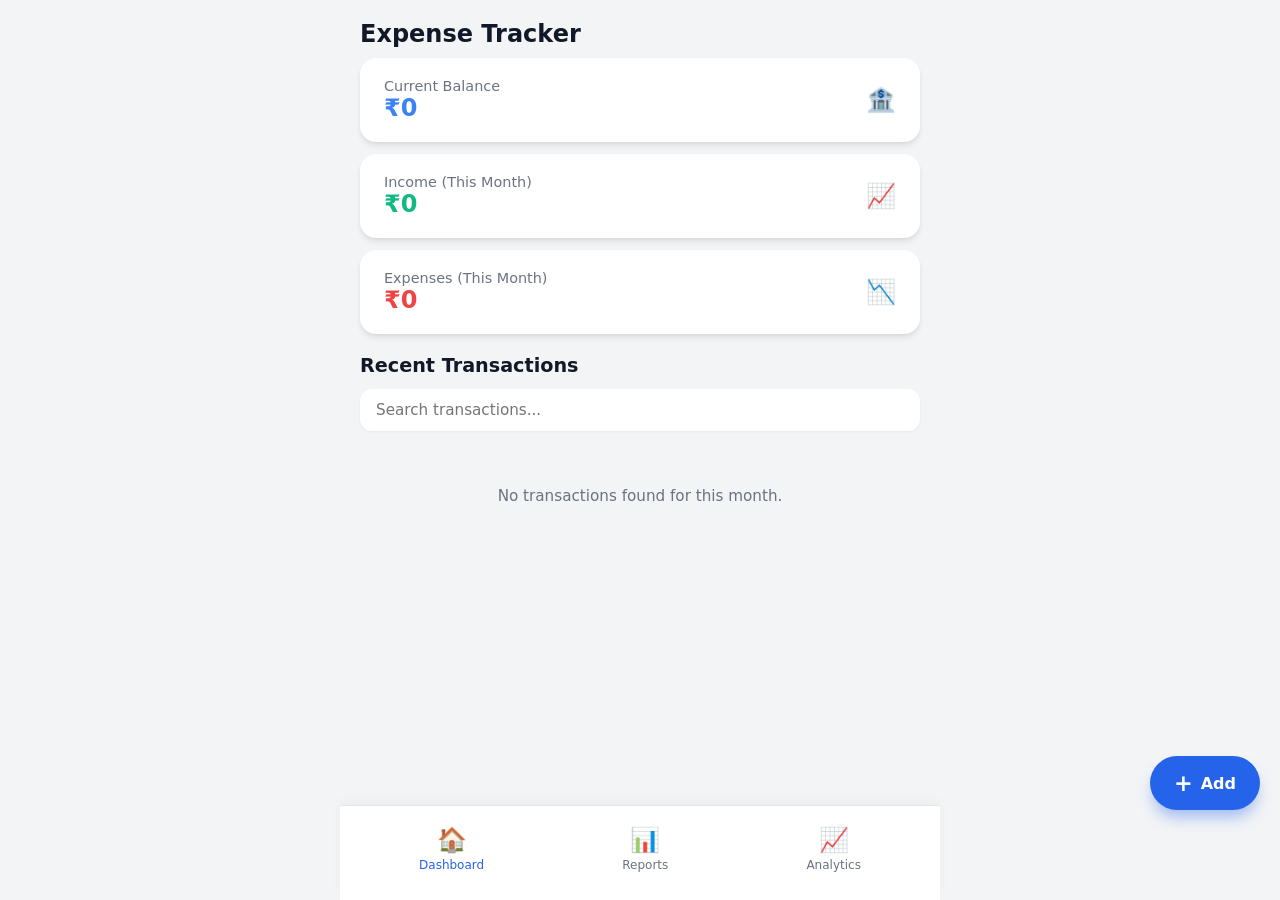
==== mobile/index.html @ 7ab70525 "Add distinct mobile-first Expense Tracker app" ====
<!DOCTYPE html>
<html lang="en">

<head>
    <meta charset="UTF-8">
    <meta name="viewport" content="width=device-width, initial-scale=1.0, maximum-scale=1.0, user-scalable=no">
    <title>Dashboard - Mobile Tracker</title>
    <link rel="stylesheet" href="css/style.css">
    <link rel="manifest" href="manifest.json">
</head>

<body>

    <app-header>
        <h1>Expense Tracker</h1>
    </app-header>

    <!-- Summary Cards -->
    <div class="summary-cards">
        <div class="summary-card balance">
            <div>
                <div class="card-label">Current Balance</div>
                <div class="card-amount" id="card-balance">₹0</div>
            </div>
            <div style="font-size: 1.5rem;">🏦</div>
        </div>
        <div class="summary-card income">
            <div>
                <div class="card-label">Income (This Month)</div>
                <div class="card-amount" id="card-income">₹0</div>
            </div>
            <div style="font-size: 1.5rem;">📈</div>
        </div>
        <div class="summary-card expense">
            <div>
                <div class="card-label">Expenses (This Month)</div>
                <div class="card-amount" id="card-expense">₹0</div>
            </div>
            <div style="font-size: 1.5rem;">📉</div>
        </div>
    </div>

    <!-- Transaction History -->
    <div class="section">
        <div class="section-header">
            <h2 class="section-title">Recent Transactions</h2>
        </div>
        <input type="text" id="search" class="search-bar" placeholder="Search transactions...">

        <div id="transactions-list" class="transaction-list">
            <!-- Transactions injected here -->
        </div>
        <div id="no-data" class="empty-state text-center hidden">
            No transactions found for this month.
        </div>
    </div>

    <!-- Floating Action Button -->
    <button class="fab" id="btn-fab-add">
        <span style="font-size: 1.4rem;">+</span> Add
    </button>

    <!-- Add Transaction Modal -->
    <div class="modal-overlay" id="add-modal">
        <div class="modal-content">
            <div class="modal-header">
                <h2>Add Transaction</h2>
                <button class="btn-close" id="btn-modal-close">×</button>
            </div>
            <form id="transaction-form">
                <div class="form-group">
                    <label>Amount (₹)</label>
                    <input type="number" id="amount" required min="1" step="any" placeholder="0">
                </div>
                <div class="form-group">
                    <label>Type</label>
                    <select id="type" required>
                        <option value="expense">Expense</option>
                        <option value="income">Income</option>
                    </select>
                </div>
                <div class="form-group">
                    <label>Category</label>
                    <select id="category" required></select>
                </div>
                <div class="form-group hidden" id="other-category-group">
                    <label>Specify Other Category</label>
                    <input type="text" id="other-category" placeholder="e.g. Snack, Movie">
                </div>
                <div class="form-group">
                    <label>Description (Optional)</label>
                    <input type="text" id="description" placeholder="What was this for?">
                </div>
                <div style="display: flex; gap: 12px;">
                    <div class="form-group" style="flex: 1;">
                        <label>Date</label>
                        <input type="date" id="date" required>
                    </div>
                    <div class="form-group" style="flex: 1;">
                        <label>Time</label>
                        <input type="time" id="time" required>
                    </div>
                </div>
                <button type="submit" class="btn-submit">Save Transaction</button>
            </form>
        </div>
    </div>

    <!-- Bottom Navigation Bar -->
    <nav class="bottom-nav">
        <a href="index.html" class="nav-item active">
            <span class="nav-icon">🏠</span>
            Dashboard
        </a>
        <a href="reports.html" class="nav-item">
            <span class="nav-icon">📊</span>
            Reports
        </a>
        <a href="analytics.html" class="nav-item">
            <span class="nav-icon">📈</span>
            Analytics
        </a>
    </nav>

    <!-- Toast Notification -->
    <div id="toast" class="toast">Success!</div>

    <script src="js/storage.js"></script>
    <script src="js/app.js"></script>
</body>

</html>
---- mobile/css/style.css ----
/* style.css - Mobile First Design */
:root {
    --primary: #2563eb;
    --primary-light: #60a5fa;
    --bg: #f3f4f6;
    --card-bg: #ffffff;
    --text-main: #111827;
    --text-muted: #6b7280;
    --border: #e5e7eb;

    /* GPay Colors */
    --expense: #ef4444;
    /* Red */
    --expense-bg: #fee2e2;
    --income: #10b981;
    /* Green */
    --income-bg: #d1fae5;
    --recharge: #f59e0b;
    /* Orange */
    --recharge-bg: #fef3c7;
    --balance: #3b82f6;
    /* Blue */

    --radius: 16px;
    --shadow: 0 4px 6px -1px rgb(0 0 0 / 0.1), 0 2px 4px -2px rgb(0 0 0 / 0.05);
}

* {
    box-sizing: border-box;
    margin: 0;
    padding: 0;
    font-family: 'Segoe UI', system-ui, -apple-system, sans-serif;
    -webkit-tap-highlight-color: transparent;
}

body {
    background-color: var(--bg);
    color: var(--text-main);
    padding-bottom: 80px;
    /* Space for bottom nav */
    max-width: 600px;
    margin: 0 auto;
    position: relative;
    min-height: 100vh;
}

app-header {
    display: block;
    padding: 20px 20px 10px;
    position: sticky;
    top: 0;
    background: var(--bg);
    z-index: 10;
}

app-header h1 {
    font-size: 1.5rem;
    color: var(--text-main);
    font-weight: 700;
}

/* Summary Cards (Mobile Stacked) */
.summary-cards {
    display: flex;
    flex-direction: column;
    gap: 12px;
    padding: 0 20px 20px;
}

.summary-card {
    background: var(--card-bg);
    padding: 20px 24px;
    border-radius: var(--radius);
    box-shadow: var(--shadow);
    display: flex;
    justify-content: space-between;
    align-items: center;
}

.summary-card:active {
    opacity: 0.9;
    transform: scale(0.98);
    transition: all 0.1s;
}

.card-label {
    font-size: 0.9rem;
    color: var(--text-muted);
    font-weight: 500;
}

.card-amount {
    font-size: 1.5rem;
    font-weight: 800;
    color: var(--text-main);
}

.summary-card.balance .card-amount {
    color: var(--balance);
}

.summary-card.income .card-amount {
    color: var(--income);
}

.summary-card.expense .card-amount {
    color: var(--expense);
}

/* Main Section */
.section {
    padding: 0 20px 24px;
}

.section-header {
    display: flex;
    justify-content: space-between;
    align-items: center;
    margin-bottom: 12px;
}

.section-title {
    font-size: 1.2rem;
    font-weight: 600;
    color: var(--text-main);
}

/* Floating Action Button (FAB) */
.fab {
    position: fixed;
    bottom: 90px;
    right: 20px;
    background: var(--primary);
    color: white;
    border: none;
    border-radius: 50px;
    padding: 14px 24px;
    font-size: 1rem;
    font-weight: 600;
    box-shadow: 0 10px 15px -3px rgb(37 99 235 / 0.4);
    cursor: pointer;
    z-index: 50;
    display: flex;
    align-items: center;
    gap: 8px;
    transition: transform 0.2s;
}

.fab:active {
    transform: scale(0.95);
    background: var(--primary-light);
}

/* Modal Form Panel (Sliding Up) */
.modal-overlay {
    position: fixed;
    top: 0;
    left: 0;
    right: 0;
    bottom: 0;
    background: rgba(0, 0, 0, 0.5);
    z-index: 1000;
    display: flex;
    align-items: flex-end;
    /* Slide up from bottom */
    opacity: 0;
    pointer-events: none;
    transition: opacity 0.3s;
}

.modal-overlay.active {
    opacity: 1;
    pointer-events: auto;
}

.modal-content {
    background: var(--card-bg);
    width: 100%;
    max-width: 600px;
    margin: 0 auto;
    border-radius: 24px 24px 0 0;
    padding: 24px;
    transform: translateY(100%);
    transition: transform 0.3s cubic-bezier(0.4, 0, 0.2, 1);
    max-height: 90vh;
    overflow-y: auto;
}

.modal-overlay.active .modal-content {
    transform: translateY(0);
}

.modal-header {
    display: flex;
    justify-content: space-between;
    align-items: center;
    margin-bottom: 20px;
}

.modal-header h2 {
    font-size: 1.25rem;
    color: var(--text-main);
}

.btn-close {
    background: transparent;
    border: none;
    font-size: 1.5rem;
    color: var(--text-muted);
    padding: 8px;
    cursor: pointer;
}

/* Forms inside modal */
.form-group {
    margin-bottom: 16px;
}

.form-group label {
    display: block;
    margin-bottom: 6px;
    font-size: 0.9rem;
    font-weight: 500;
    color: var(--text-muted);
}

.form-group input,
.form-group select {
    width: 100%;
    padding: 12px 16px;
    border: 1px solid var(--border);
    border-radius: 12px;
    font-size: 1rem;
    background: var(--bg);
    color: var(--text-main);
    outline: none;
}

.form-group input:focus,
.form-group select:focus {
    border-color: var(--primary);
    background: var(--card-bg);
}

.btn-submit {
    width: 100%;
    padding: 16px;
    background: var(--primary);
    color: white;
    border: none;
    border-radius: 12px;
    font-size: 1rem;
    font-weight: 600;
    margin-top: 10px;
}

.btn-submit:active {
    background: var(--primary-light);
}

/* Transaction List (Mobile Cards) */
.transaction-list {
    display: flex;
    flex-direction: column;
    gap: 12px;
}

.tx-card {
    background: var(--card-bg);
    padding: 16px;
    border-radius: var(--radius);
    display: flex;
    align-items: center;
    box-shadow: 0 1px 3px rgba(0, 0, 0, 0.05);
}

.tx-avatar {
    width: 44px;
    height: 44px;
    border-radius: 50%;
    display: flex;
    align-items: center;
    justify-content: center;
    font-size: 1.1rem;
    font-weight: bold;
    color: white;
    margin-right: 16px;
    flex-shrink: 0;
}

.tx-avatar.expense {
    background: var(--expense);
}

.tx-avatar.income {
    background: var(--income);
}

.tx-avatar.recharge {
    background: var(--recharge);
}

.tx-details {
    flex: 1;
    min-width: 0;
}

.tx-title {
    font-size: 1rem;
    font-weight: 600;
    color: var(--text-main);
    margin-bottom: 2px;
    white-space: nowrap;
    overflow: hidden;
    text-overflow: ellipsis;
}

.tx-subtitle {
    font-size: 0.8rem;
    color: var(--text-muted);
    white-space: nowrap;
    overflow: hidden;
    text-overflow: ellipsis;
}

.tx-right {
    display: flex;
    flex-direction: column;
    align-items: flex-end;
    margin-left: 12px;
}

.tx-amount {
    font-size: 1.1rem;
    font-weight: 700;
    margin-bottom: 4px;
}

.tx-amount.expense {
    color: var(--expense);
}

.tx-amount.income {
    color: var(--income);
}

.tx-amount.recharge {
    color: var(--recharge);
}

.btn-delete-mobile {
    background: transparent;
    border: none;
    color: var(--text-muted);
    font-size: 0.75rem;
    font-weight: 500;
    padding: 4px;
    text-decoration: underline;
}

.btn-delete-mobile:active {
    color: var(--expense);
}

.search-bar {
    width: 100%;
    padding: 12px 16px;
    border: none;
    background: var(--card-bg);
    border-radius: 12px;
    box-shadow: 0 1px 3px rgba(0, 0, 0, 0.05);
    font-size: 0.95rem;
    margin-bottom: 16px;
    outline: none;
}

/* Bottom Navigation Bar */
.bottom-nav {
    position: fixed;
    bottom: 0;
    left: 0;
    right: 0;
    background: var(--card-bg);
    display: flex;
    justify-content: space-around;
    padding: 12px 10px 20px;
    /* Extra padding for iOS home indicator */
    border-top: 1px solid var(--border);
    max-width: 600px;
    margin: 0 auto;
    z-index: 100;
    box-shadow: 0 -4px 10px rgba(0, 0, 0, 0.03);
}

.nav-item {
    display: flex;
    flex-direction: column;
    align-items: center;
    color: var(--text-muted);
    text-decoration: none;
    font-size: 0.75rem;
    font-weight: 500;
    padding: 8px 16px;
    border-radius: 12px;
    transition: all 0.2s;
}

.nav-item.active {
    color: var(--primary);
}

.nav-icon {
    font-size: 1.5rem;
    margin-bottom: 4px;
}

/* Utilities */
.hidden {
    display: none !important;
}

.text-center {
    text-align: center;
}

.empty-state {
    padding: 40px 20px;
    color: var(--text-muted);
    font-size: 0.95rem;
}

/* Toast Notification */
.toast {
    position: fixed;
    bottom: 100px;
    left: 50%;
    transform: translateX(-50%) translateY(20px);
    background: var(--text-main);
    color: white;
    padding: 12px 24px;
    border-radius: 50px;
    font-size: 0.9rem;
    font-weight: 500;
    opacity: 0;
    transition: all 0.3s;
    z-index: 1000;
    pointer-events: none;
}

.toast.show {
    opacity: 1;
    transform: translateX(-50%) translateY(0);
}
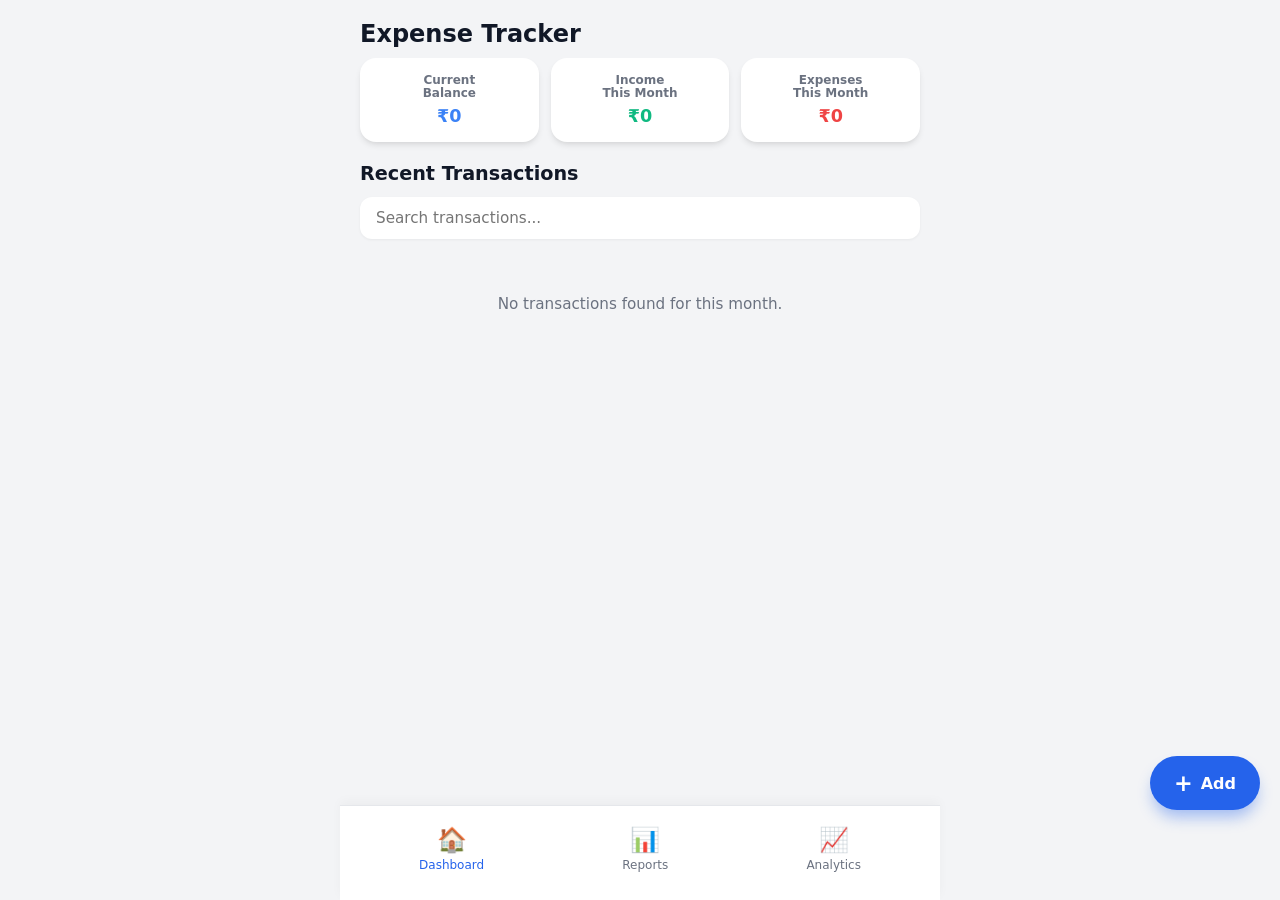
==== commit 18e7d213: "Fix category dropdown and display summary cards horizontally" ====
--- a/mobile/index.html
+++ b/mobile/index.html
@@ -18,25 +18,16 @@
     <!-- Summary Cards -->
     <div class="summary-cards">
         <div class="summary-card balance">
-            <div>
-                <div class="card-label">Current Balance</div>
-                <div class="card-amount" id="card-balance">₹0</div>
-            </div>
-            <div style="font-size: 1.5rem;">🏦</div>
+            <div class="card-label">Current<br>Balance</div>
+            <div class="card-amount" id="card-balance">₹0</div>
         </div>
         <div class="summary-card income">
-            <div>
-                <div class="card-label">Income (This Month)</div>
-                <div class="card-amount" id="card-income">₹0</div>
-            </div>
-            <div style="font-size: 1.5rem;">📈</div>
+            <div class="card-label">Income<br>This Month</div>
+            <div class="card-amount" id="card-income">₹0</div>
         </div>
         <div class="summary-card expense">
-            <div>
-                <div class="card-label">Expenses (This Month)</div>
-                <div class="card-amount" id="card-expense">₹0</div>
-            </div>
-            <div style="font-size: 1.5rem;">📉</div>
+            <div class="card-label">Expenses<br>This Month</div>
+            <div class="card-amount" id="card-expense">₹0</div>
         </div>
     </div>
 
--- a/mobile/css/style.css
+++ b/mobile/css/style.css
@@ -59,22 +59,24 @@
     font-weight: 700;
 }
 
-/* Summary Cards (Mobile Stacked) */
+/* Summary Cards (Mobile Horizontal) */
 .summary-cards {
-    display: flex;
-    flex-direction: column;
+    display: grid;
+    grid-template-columns: repeat(3, 1fr);
     gap: 12px;
     padding: 0 20px 20px;
 }
 
 .summary-card {
     background: var(--card-bg);
-    padding: 20px 24px;
+    padding: 16px 12px;
     border-radius: var(--radius);
     box-shadow: var(--shadow);
     display: flex;
-    justify-content: space-between;
-    align-items: center;
+    flex-direction: column;
+    justify-content: center;
+    align-items: center;
+    text-align: center;
 }
 
 .summary-card:active {
@@ -84,13 +86,15 @@
 }
 
 .card-label {
-    font-size: 0.9rem;
-    color: var(--text-muted);
-    font-weight: 500;
+    font-size: 0.75rem;
+    color: var(--text-muted);
+    font-weight: 600;
+    margin-bottom: 6px;
+    line-height: 1.1;
 }
 
 .card-amount {
-    font-size: 1.5rem;
+    font-size: 1.1rem;
     font-weight: 800;
     color: var(--text-main);
 }
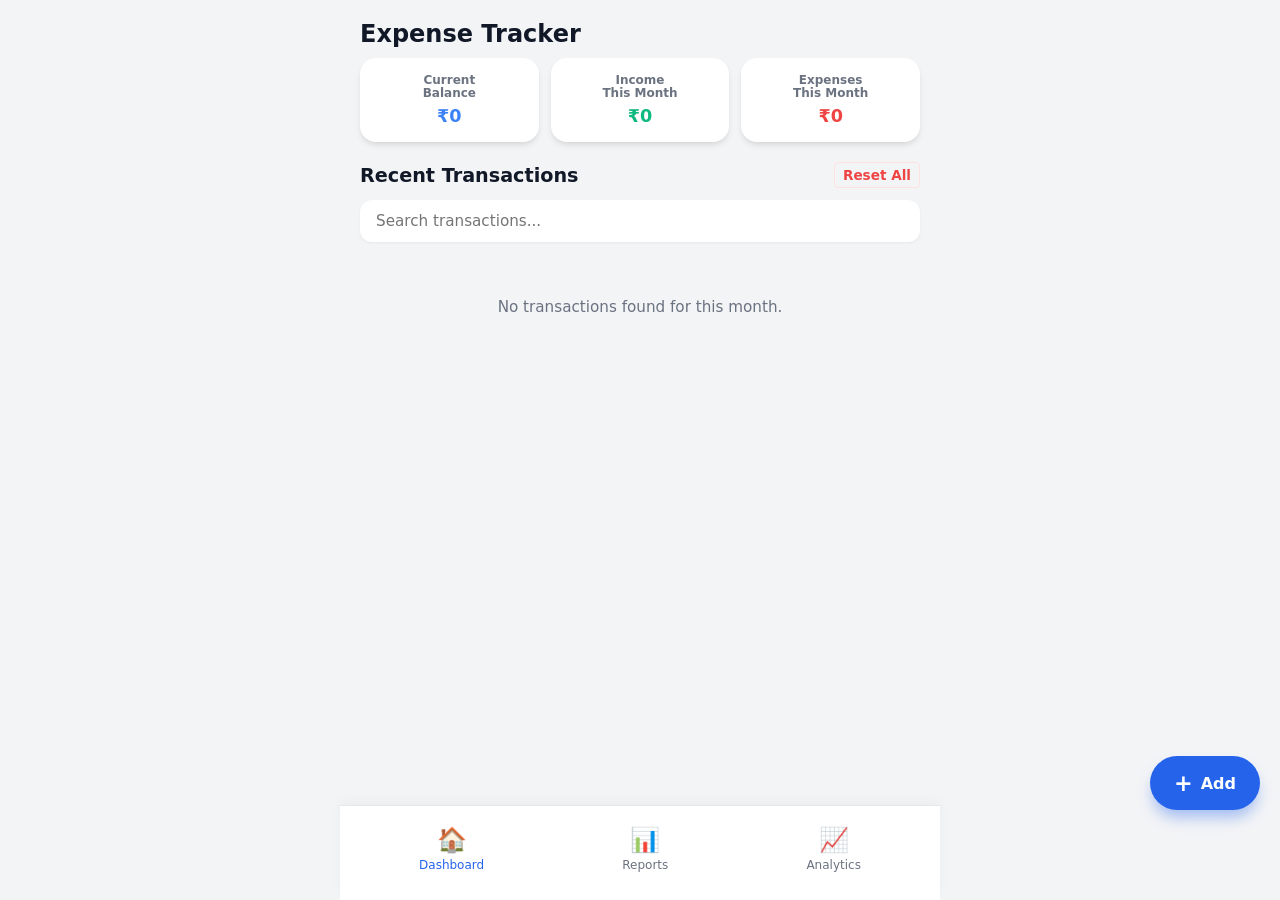
==== commit d4a9a281: "Add Reset All button to mobile dashboard" ====
--- a/mobile/index.html
+++ b/mobile/index.html
@@ -35,6 +35,9 @@
     <div class="section">
         <div class="section-header">
             <h2 class="section-title">Recent Transactions</h2>
+            <button id="btn-reset"
+                style="background: transparent; border: none; color: var(--expense); font-size: 0.85rem; font-weight: 600; padding: 4px 8px; border-radius: 4px; border: 1px solid var(--expense-bg);">Reset
+                All</button>
         </div>
         <input type="text" id="search" class="search-bar" placeholder="Search transactions...">
 
@@ -113,6 +116,29 @@
         </a>
     </nav>
 
+    <!-- Custom Alert Modal -->
+    <div class="dialog-overlay" id="mobile-alert-modal">
+        <div class="dialog-content">
+            <h3 id="mobile-alert-title">Notice</h3>
+            <p id="mobile-alert-desc">Message goes here</p>
+            <div class="dialog-actions">
+                <button class="btn-dialog-ok" id="mobile-alert-ok">OK</button>
+            </div>
+        </div>
+    </div>
+
+    <!-- Custom Confirmation Modal -->
+    <div class="dialog-overlay" id="mobile-confirm-modal">
+        <div class="dialog-content">
+            <h3 id="mobile-confirm-title">Confirm</h3>
+            <p id="mobile-confirm-desc">Are you sure?</p>
+            <div class="dialog-actions">
+                <button class="btn-dialog-cancel" id="mobile-confirm-cancel">Cancel</button>
+                <button class="btn-dialog-confirm" id="mobile-confirm-ok">Delete</button>
+            </div>
+        </div>
+    </div>
+
     <!-- Toast Notification -->
     <div id="toast" class="toast">Success!</div>
 
--- a/mobile/css/style.css
+++ b/mobile/css/style.css
@@ -260,6 +260,86 @@
 
 .btn-submit:active {
     background: var(--primary-light);
+}
+
+/* Custom Dialog Modals (Centered) */
+.dialog-overlay {
+    position: fixed;
+    top: 0;
+    left: 0;
+    right: 0;
+    bottom: 0;
+    background: rgba(0, 0, 0, 0.5);
+    z-index: 2000;
+    display: flex;
+    align-items: center;
+    justify-content: center;
+    opacity: 0;
+    pointer-events: none;
+    transition: opacity 0.3s;
+}
+
+.dialog-overlay.active {
+    opacity: 1;
+    pointer-events: auto;
+}
+
+.dialog-content {
+    background: var(--card-bg);
+    width: 85%;
+    max-width: 320px;
+    border-radius: 20px;
+    padding: 24px;
+    text-align: center;
+    transform: translateY(-20px) scale(0.95);
+    transition: all 0.3s cubic-bezier(0.4, 0, 0.2, 1);
+    box-shadow: 0 10px 25px rgba(0, 0, 0, 0.1);
+}
+
+.dialog-overlay.active .dialog-content {
+    transform: translateY(0) scale(1);
+}
+
+.dialog-content h3 {
+    font-size: 1.2rem;
+    color: var(--text-main);
+    margin-bottom: 8px;
+}
+
+.dialog-content p {
+    font-size: 0.95rem;
+    color: var(--text-muted);
+    margin-bottom: 24px;
+    line-height: 1.4;
+}
+
+.dialog-actions {
+    display: flex;
+    gap: 12px;
+}
+
+.dialog-actions button {
+    flex: 1;
+    padding: 12px;
+    border: none;
+    border-radius: 12px;
+    font-size: 1rem;
+    font-weight: 600;
+}
+
+.btn-dialog-cancel {
+    background: var(--bg);
+    color: var(--text-main);
+}
+
+.btn-dialog-confirm {
+    background: var(--expense);
+    color: white;
+}
+
+.btn-dialog-ok {
+    background: var(--primary);
+    color: white;
 }
 
 /* Transaction List (Mobile Cards) */
